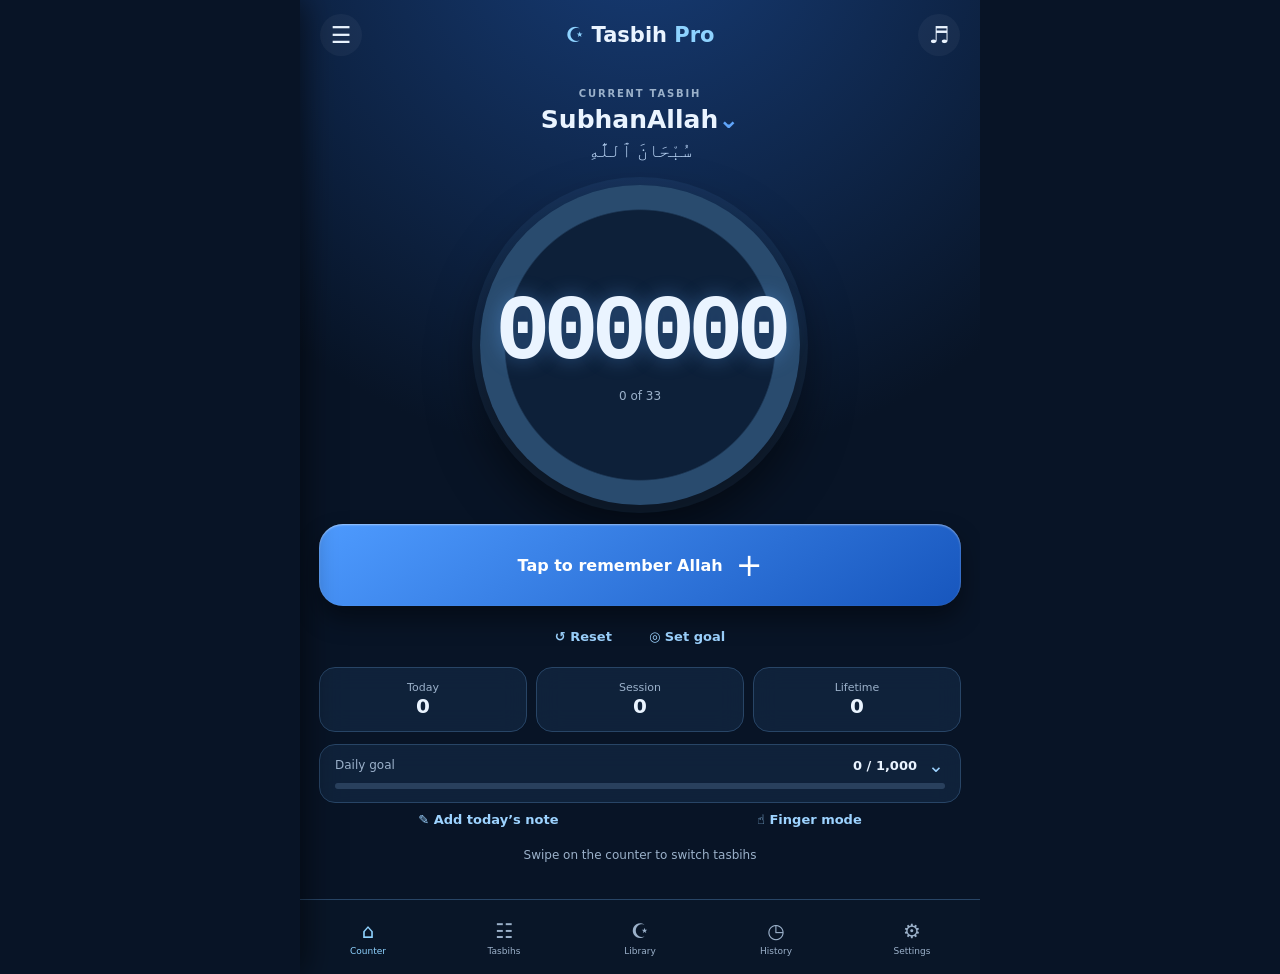
==== app.html @ 22572af6 "Add files via upload" ====
<!doctype html>
<html lang="en">
<head>
  <meta charset="utf-8">
  <meta name="viewport" content="width=device-width, initial-scale=1, viewport-fit=cover">
  <meta name="theme-color" content="#0f766e">
  <meta name="description" content="A calm offline digital tasbih counter.">
  <link rel="manifest" href="manifest.json">
  <link rel="stylesheet" href="css/style.css"><link rel="stylesheet" href="css/themes.css">
  <title>Tasbih Pro — Remember Allah</title>
</head>
<body>
  <div class="app-shell" id="app">
    <header class="topbar"><button class="icon-btn" id="menuBtn" aria-label="Open menu">☰</button><div class="brand"><span>☪</span> Tasbih <b>Pro</b></div><button class="icon-btn" id="soundBtn" aria-label="Toggle sound">♬</button></header>
    <aside id="drawer" class="drawer" aria-label="Navigation">
      <div class="drawer-title">Tasbih <b>Pro</b><button id="closeDrawer" aria-label="Close menu">×</button></div>
      <button data-view="home" class="active">⌂ <span>Counter</span></button><button data-view="tasbihs">☷ <span>My Tasbihs</span></button><button data-view="library">☪ <span>Dhikr Library</span></button><button data-view="history">◷ <span>History</span></button><button data-view="statistics">▥ <span>Statistics</span></button><button data-view="settings">⚙ <span>Settings</span></button>
      <div class="drawer-foot">Remember Allah. One Tap at a Time.</div>
    </aside><div id="backdrop" class="backdrop"></div>
    <main>
      <section id="home" class="view active">
        <div class="current-card"><div class="eyebrow">CURRENT TASBIH</div><button class="tasbih-picker" id="tasbihPicker"><span id="currentName">SubhanAllah</span><i>⌄</i></button><div id="arabic" class="arabic">سُبْحَانَ ٱللَّٰهِ</div></div>
        <div class="counter-wrap"><div class="progress-ring" id="progressRing"><div class="counter-number" id="count" aria-live="polite">0</div><div class="goal-label"><span id="goalText">No goal set</span></div></div></div>
        <button id="countButton" class="count-button" aria-label="Increase tasbih count"><span>Tap to remember Allah</span><strong>+</strong></button>
        <div class="counter-actions"><button id="resetCurrent">↺ Reset</button><button id="goalBtn">◎ Set goal</button></div>
        <div class="mini-stats"><article><span>Today</span><strong id="todayCount">0</strong></article><article><span>Session</span><strong id="sessionCount">0</strong></article><article><span>Lifetime</span><strong id="lifetimeCount">0</strong></article></div>
        <article class="daily-goal"><div><span>Daily goal</span><strong id="dailyGoalLabel">0 / 1,000</strong></div><button id="dailyGoalBtn" aria-label="Set daily goal">⌄</button><div class="goal-track"><i id="dailyGoalBar"></i></div></article>
        <div class="home-tools"><button id="noteBtn">✎ Add today’s note</button><button id="fingerModeBtn">☝ Finger mode</button></div>
        <div class="tip">Swipe on the counter to switch tasbihs</div>
      </section>
      <section id="library" class="view"><div class="view-heading"><p class="eyebrow">READY TO REMEMBER</p><h2>Dhikr Library</h2><input id="librarySearch" class="search" placeholder="Search dhikr"></div><div id="libraryList" class="library-list"></div></section>
      <section id="tasbihs" class="view"><div class="view-heading"><p class="eyebrow">YOUR COLLECTION</p><h2>My Tasbihs</h2><button id="addTasbih" class="primary small">+ Add custom</button></div><div id="tasbihList" class="tasbih-list"></div><h3>Quick presets</h3><div id="presetList" class="preset-list"></div></section>
      <section id="history" class="view"><div class="view-heading"><p class="eyebrow">YOUR JOURNEY</p><h2>History</h2></div><div id="historyList" class="history-list"></div></section>
      <section id="statistics" class="view"><div class="view-heading"><p class="eyebrow">YOUR PROGRESS</p><h2>Statistics</h2></div><div class="stat-grid" id="statGrid"></div><div class="chart-card"><h3>Last 7 days</h3><div id="barChart" class="bar-chart"></div></div></section>
      <section id="settings" class="view"><div class="view-heading"><p class="eyebrow">MAKE IT YOURS</p><h2>Settings</h2></div><div class="settings-list">
        <label class="setting">Dark appearance <input id="darkMode" type="checkbox" role="switch"><span class="switch"></span></label><label class="setting">AMOLED black <input id="amoledMode" type="checkbox" role="switch"><span class="switch"></span></label><label class="setting">Tap sound <input id="soundSetting" type="checkbox" role="switch"><span class="switch"></span></label><label class="setting">Vibration <input id="vibrateSetting" type="checkbox" role="switch"><span class="switch"></span></label>
        <div class="setting theme-setting"><span>Theme</span><div id="themeChoices" class="theme-choices"><button data-theme="teal" class="teal active" aria-label="Teal theme"></button><button data-theme="blue" class="blue" aria-label="Blue theme"></button><button data-theme="green" class="green" aria-label="Green theme"></button><button data-theme="black" class="black" aria-label="Black theme"></button></div></div>
        <button class="setting action" id="exportBtn"><span>Export backup</span><i>JSON ↓</i></button><label class="setting action"><span>Restore backup</span><i>JSON ↑</i><input id="importInput" type="file" accept="application/json" hidden></label><button class="setting action" id="reminderBtn"><span>Daily reminder</span><i>Set time</i></button><button class="setting action danger" id="resetAll"><span>Reset all data</span><i>↺</i></button>
      </div><div class="about">Tasbih Pro · Version 1.0<br>Offline digital tasbih<br>Made with ♥ by Sufiyan Ahmed S A</div></section>
    </main>
    <nav class="bottom-nav"><button data-view="home" class="active">⌂<span>Counter</span></button><button data-view="tasbihs">☷<span>Tasbihs</span></button><button data-view="library">☪<span>Library</span></button><button data-view="history">◷<span>History</span></button><button data-view="settings">⚙<span>Settings</span></button></nav>
  </div>
  <dialog id="modal"><form method="dialog" id="modalForm"><button class="modal-close" value="cancel">×</button><div id="modalContent"></div></form></dialog>
  <script type="module" src="js/app.js"></script>
</body></html>
---- css/style.css ----
:root{--accent:#2563eb;--accent2:#60a5fa;--ink:#eaf4ff;--muted:#9bb1ca;--paper:#081426;--card:#10213a;--line:#284566;font-family:Inter,ui-sans-serif,system-ui,sans-serif;color:var(--ink)}*{box-sizing:border-box}body{margin:0;background:var(--paper);min-height:100vh}button,input{font:inherit}button{border:0;cursor:pointer;color:inherit}button:focus-visible,input:focus-visible{outline:3px solid #fbbf24;outline-offset:3px}.app-shell{max-width:680px;min-height:100vh;margin:auto;background:radial-gradient(circle at 50% -10%,#173d78,#081426 50%);position:relative;overflow:hidden}.topbar{height:70px;padding:0 20px;display:flex;align-items:center;justify-content:space-between}.brand{font-size:21px;font-weight:800}.brand span,.brand b{color:#8ed3ff}.icon-btn{font-size:23px;width:42px;height:42px;border-radius:50%;background:#ffffff0b}.drawer{position:absolute;z-index:5;inset:0 auto 0 0;width:min(300px,85%);padding:22px 16px;background:#0d1d33;transform:translateX(-101%);transition:.25s;box-shadow:8px 0 30px #0008}.drawer.open{transform:none}.drawer-title{font-size:25px;font-weight:800;padding:5px 8px 24px}.drawer-title b{color:var(--accent2)}.drawer-title button{float:right;background:none;font-size:28px}.drawer>button{width:100%;display:flex;gap:15px;background:none;color:var(--muted);padding:14px;border-radius:11px;text-align:left;font-size:18px}.drawer>button span{font-size:14px}.drawer>button.active{color:#fff;background:#3584ff25}.drawer-foot{position:absolute;bottom:30px;padding:10px;font-size:12px;color:var(--muted)}.backdrop{position:absolute;inset:0;z-index:4;background:#0009;opacity:0;pointer-events:none;transition:.25s}.backdrop.show{opacity:1;pointer-events:auto}main{padding:8px 19px 100px}.view{display:none;animation:page .25s ease}.view.active{display:block}@keyframes page{from{opacity:.1;transform:translateY(10px)}to{opacity:1;transform:none}}.current-card{text-align:center;padding-top:10px}.eyebrow{font-size:10px;letter-spacing:1.8px;font-weight:800;color:var(--muted)}.tasbih-picker{background:none;font-weight:800;font-size:25px;margin:5px}.tasbih-picker i{font-style:normal;color:var(--accent2)}.arabic{font-family:serif;font-size:19px;color:#b9d4f5}.counter-wrap{display:grid;place-items:center;padding:23px 0 19px}.progress-ring{--p:0;width:min(58vw,320px);aspect-ratio:1;border-radius:50%;display:grid;place-content:center;text-align:center;background:radial-gradient(circle closest-side,#0d2039 84%,transparent 85%),conic-gradient(#60a5fa calc(var(--p)*1%),#294b6e 0);box-shadow:0 0 0 8px #75bcff12,0 25px 50px #0008}.counter-number{font:800 clamp(55px,16vw,92px)/1 ui-monospace,SFMono-Regular,Consolas,monospace;letter-spacing:-7px;text-shadow:0 0 20px #60a5fa66;transition:transform .12s}.bump{animation:bump .22s ease}@keyframes bump{50%{transform:scale(1.12)}}.goal-label{color:var(--muted);font-size:12px;margin-top:9px}.count-button{height:82px;width:100%;border-radius:24px;color:#fff;background:linear-gradient(145deg,#4e9bff,#1756bd);box-shadow:inset 0 1px 2px #fff7,0 13px 24px #0006;display:flex;justify-content:center;align-items:center;gap:13px;position:relative;overflow:hidden;font-weight:750;transition:transform .1s}.count-button strong{font-size:32px;font-weight:300}.count-button:active{transform:scale(.97)}.count-button:after{content:"";position:absolute;left:var(--x,50%);top:var(--y,50%);width:0;height:0;border-radius:50%;background:#fff5;transform:translate(-50%,-50%)}.count-button.ripple:after{animation:ripple .55s ease-out}@keyframes ripple{to{width:450px;height:450px;opacity:0}}.counter-actions{display:flex;justify-content:center;gap:11px;margin:14px}.counter-actions button,.home-tools button{background:none;color:#9dd3ff;font-size:13px;font-weight:700;padding:9px 13px}.mini-stats{display:grid;grid-template-columns:repeat(3,1fr);gap:9px}.mini-stats article,.stat-grid article,.daily-goal,.history-card,.tasbih-item,.preset,.chart-card,.library-item{border:1px solid var(--line);background:#122640cc;backdrop-filter:blur(12px);border-radius:16px}.mini-stats article{padding:13px;text-align:center}.mini-stats span,.stat-grid span{display:block;color:var(--muted);font-size:11px}.mini-stats strong{font-size:20px}.daily-goal{margin-top:12px;padding:13px 15px;position:relative}.daily-goal div:first-child{display:flex;justify-content:space-between;padding-right:28px}.daily-goal span{font-size:12px;color:var(--muted)}.daily-goal strong{font-size:13px}.daily-goal button{position:absolute;right:10px;top:8px;background:none;font-size:19px;color:#9dd3ff}.goal-track{height:6px;background:#7297be44;border-radius:99px;overflow:hidden;margin-top:10px}.goal-track i{display:block;height:100%;width:0;background:linear-gradient(90deg,var(--accent2),#b6e1ff);border-radius:inherit;transition:.3s}.home-tools{display:flex;justify-content:space-around}.tip{text-align:center;color:var(--muted);font-size:12px;margin:12px}.bottom-nav{position:absolute;z-index:2;bottom:0;left:0;right:0;height:75px;display:flex;justify-content:space-around;background:#0a1729eF;border-top:1px solid var(--line);backdrop-filter:blur(14px)}.bottom-nav button{width:20%;display:grid;place-content:center;gap:3px;background:none;color:var(--muted);font-size:20px}.bottom-nav span{font-size:9px}.bottom-nav button.active{color:#8fd3ff}.view-heading{position:relative;margin:12px 0 22px}.view-heading h2{font-size:31px;letter-spacing:-1px;margin:4px 0}.primary{background:linear-gradient(145deg,#4e9bff,#1756bd);border-radius:11px;color:white;padding:11px 15px;font-weight:750}.small{position:absolute;right:0;bottom:3px;font-size:13px}.tasbih-list,.history-list,.library-list{display:grid;gap:10px}.tasbih-item{padding:14px;display:flex;align-items:center;gap:12px}.tasbih-item .circle{width:37px;height:37px;border-radius:50%;display:grid;place-items:center;background:#438bff2b;color:#9dd3ff}.tasbih-item .name{font-weight:800;flex:1}.tasbih-item .sub,.history-row{color:var(--muted);font-size:12px}.tasbih-item .num{font-size:19px;font-weight:800}.star,.choose{background:none;color:#f5c454;font-size:20px}.preset-list{display:grid;grid-template-columns:1fr 1fr;gap:9px}.preset{padding:14px;text-align:left;color:var(--ink)}.preset b{display:block;font-size:14px}.preset span{font-size:12px;color:var(--muted)}h3{font-size:15px;margin:26px 0 10px}.history-card{padding:15px}.date-total,.history-row{display:flex;justify-content:space-between}.history-card h3{margin:0 0 8px}.history-row{padding:5px 0}.history-empty{text-align:center;padding:55px 10px;color:var(--muted)}.stat-grid{display:grid;grid-template-columns:1fr 1fr;gap:9px}.stat-grid article{padding:16px}.stat-grid strong{display:block;font-size:24px;margin-top:4px}.chart-card{padding:16px;margin-top:12px}.chart-card h3{margin:0 0 15px}.bar-chart{height:125px;display:flex;align-items:end;gap:8px}.bar{height:100%;flex:1;display:flex;align-items:end;position:relative}.bar i{width:100%;min-height:3px;background:#61a7ff;border-radius:5px 5px 1px 1px}.bar span{position:absolute;bottom:-19px;width:100%;text-align:center;font-size:9px;color:var(--muted)}.settings-list{overflow:hidden;border:1px solid var(--line);border-radius:17px;background:#122640cc}.setting{min-height:56px;padding:15px;display:flex;justify-content:space-between;align-items:center;border-bottom:1px solid var(--line);font-size:14px}.setting:last-child{border:0}.setting input{display:none}.switch{width:42px;height:24px;border-radius:99px;background:#65809a;position:relative}.switch:after{content:"";position:absolute;width:18px;height:18px;left:3px;top:3px;border-radius:50%;background:#fff;transition:.2s}.setting input:checked+.switch{background:var(--accent)}.setting input:checked+.switch:after{left:21px}.theme-choices{display:flex;gap:8px}.theme-choices button{width:22px;height:22px;border-radius:50%;border:0}.theme-choices button.active{outline:2px solid #fff;outline-offset:2px}.teal{background:#0f766e}.blue{background:#2563eb}.green{background:#15803d}.black{background:#111827}.action{width:100%;background:none;text-align:left}.action i{font-style:normal;font-size:12px;color:var(--muted)}.danger{color:#ff9b98}.about{text-align:center;color:var(--muted);font-size:12px;line-height:1.7;margin:28px}.search{width:100%;padding:12px;border:1px solid var(--line);border-radius:12px;background:#10213a;color:var(--ink)}.library-item{padding:15px}.library-item header,.library-item footer{display:flex;justify-content:space-between;align-items:center}.library-item .lib-arabic{font-family:serif;color:#a9d9ff;font-size:21px;margin:10px 0 4px}.library-item p{font-size:12px;color:var(--muted);margin:3px 0;line-height:1.5}.library-item footer{margin-top:12px}.library-item footer span{font-size:12px;color:var(--muted)}.library-item footer button{color:#fff;background:#2467ca;border-radius:9px;padding:8px 11px;font-size:12px;font-weight:700}.splash{height:100vh;max-width:680px;margin:auto;background:radial-gradient(circle at 50% 28%,#1e5dbc,#07142b 48%,#020714);color:#eff7ff;display:flex;flex-direction:column;align-items:center;justify-content:center;text-align:center}.moon{font-size:75px;color:#8ed3ff}.splash h1{font-size:42px;margin:18px 0 5px;letter-spacing:-2px}.splash em{font-style:normal;color:#8ed3ff}.splash p,.splash small{color:#b8d2f6}.loading{margin:52px;color:#a8dcff;font-size:13px}.loading span{display:inline-block;width:4px;height:4px;border-radius:50%;background:currentColor;margin-left:4px;animation:blink 1s infinite}.loading span:nth-child(2){animation-delay:.15s}.loading span:nth-child(3){animation-delay:.3s}@keyframes blink{50%{opacity:.2}}.splash small{position:absolute;bottom:35px;font-size:9px;letter-spacing:1px;line-height:1.8}.splash strong{color:#fff}dialog{width:min(400px,calc(100% - 30px));padding:0;border:0;border-radius:18px;background:#10213a;color:var(--ink);box-shadow:0 25px 70px #0009}dialog::backdrop{background:#0009}.modal-close{float:right;margin:9px 12px;background:none;font-size:25px;color:var(--muted)}.modal-body{padding:28px}.modal-body h2{margin:0 0 14px}.modal-body label{display:block;color:var(--muted);font-size:12px;font-weight:700;margin:13px 0 5px}.modal-body input,.modal-body textarea{width:100%;padding:12px;border-radius:10px;border:1px solid var(--line);background:#09182b;color:var(--ink);font:inherit}.modal-actions{display:flex;justify-content:end;gap:8px;margin-top:22px}.secondary{padding:11px 15px;border-radius:10px;background:#28415d;color:#fff;font-weight:700}.finger-overlay{position:fixed;z-index:30;inset:0;display:grid;place-content:center;text-align:center;background:radial-gradient(circle,#215bc9,#07152f);color:white;user-select:none}.finger-count{font:800 clamp(70px,23vw,160px)/1 ui-monospace,monospace;letter-spacing:-8px;text-shadow:0 8px 24px #0008}.finger-overlay p{opacity:.75}.finger-overlay button{position:absolute;top:24px;right:22px;width:42px;height:42px;border:1px solid #ffffff33;border-radius:50%;background:#ffffff22;color:#fff;font-size:22px}.finger-name{font-weight:800;margin-top:24px}@media(max-width:420px){main{padding-left:15px;padding-right:15px}.progress-ring{width:67vw}.bottom-nav button{font-size:18px}}body.dark{--paper:#081426;--card:#10213a}body.amoled{--paper:#000;--card:#070707;--line:#222}.green-theme{--accent:#16833f;--accent2:#34bd64}.black-theme{--accent:#111827;--accent2:#4b5563}.teal-theme{--accent:#0f766e;--accent2:#2dd4bf}
---- css/themes.css ----
/* Theme tokens are intentionally separate so they can be expanded without touching layout. */
body.islamic-green{--accent:#15803d;--accent2:#55dd7a}body.gold-theme{--accent:#a56a12;--accent2:#eab84a}body.brown-theme{--accent:#7c4828;--accent2:#c9834b}body.white-theme{--paper:#eef3f7;--card:#fff;--ink:#15243a;--muted:#5d6d82;--line:#d7e1eb}
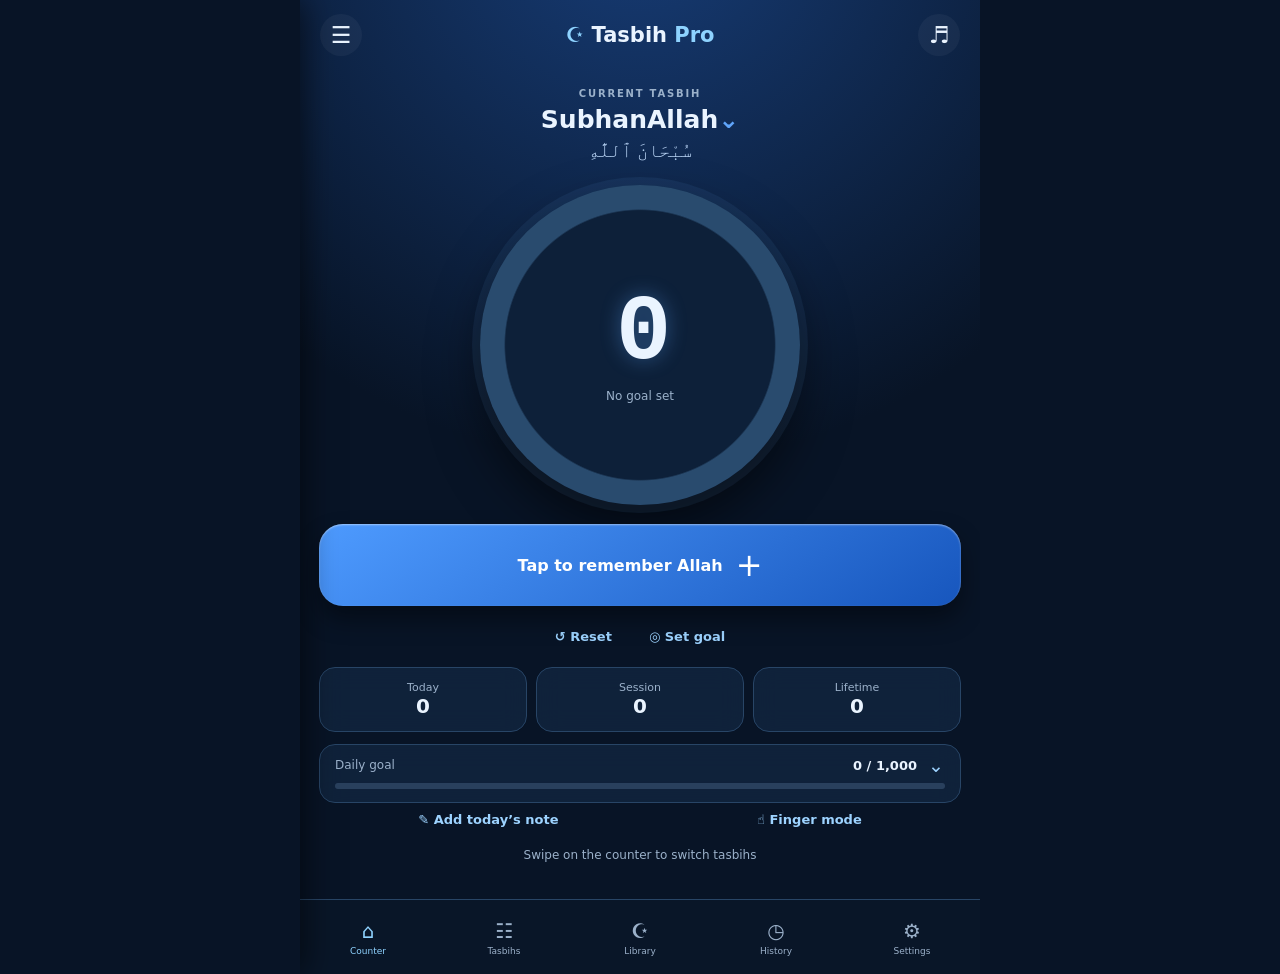
==== commit 311e2674: "Update app.html" ====
--- a/app.html
+++ b/app.html
@@ -33,9 +33,7 @@
       <section id="history" class="view"><div class="view-heading"><p class="eyebrow">YOUR JOURNEY</p><h2>History</h2></div><div id="historyList" class="history-list"></div></section>
       <section id="statistics" class="view"><div class="view-heading"><p class="eyebrow">YOUR PROGRESS</p><h2>Statistics</h2></div><div class="stat-grid" id="statGrid"></div><div class="chart-card"><h3>Last 7 days</h3><div id="barChart" class="bar-chart"></div></div></section>
       <section id="settings" class="view"><div class="view-heading"><p class="eyebrow">MAKE IT YOURS</p><h2>Settings</h2></div><div class="settings-list">
-        <label class="setting">Dark appearance <input id="darkMode" type="checkbox" role="switch"><span class="switch"></span></label><label class="setting">AMOLED black <input id="amoledMode" type="checkbox" role="switch"><span class="switch"></span></label><label class="setting">Tap sound <input id="soundSetting" type="checkbox" role="switch"><span class="switch"></span></label><label class="setting">Vibration <input id="vibrateSetting" type="checkbox" role="switch"><span class="switch"></span></label>
-        <div class="setting theme-setting"><span>Theme</span><div id="themeChoices" class="theme-choices"><button data-theme="teal" class="teal active" aria-label="Teal theme"></button><button data-theme="blue" class="blue" aria-label="Blue theme"></button><button data-theme="green" class="green" aria-label="Green theme"></button><button data-theme="black" class="black" aria-label="Black theme"></button></div></div>
-        <button class="setting action" id="exportBtn"><span>Export backup</span><i>JSON ↓</i></button><label class="setting action"><span>Restore backup</span><i>JSON ↑</i><input id="importInput" type="file" accept="application/json" hidden></label><button class="setting action" id="reminderBtn"><span>Daily reminder</span><i>Set time</i></button><button class="setting action danger" id="resetAll"><span>Reset all data</span><i>↺</i></button>
+        <label class="setting">Tap sound <input id="soundSetting" type="checkbox" role="switch"><span class="switch"></span></label><label class="setting">Vibration <input id="vibrateSetting" type="checkbox" role="switch"><span class="switch"></span><span>Export backup</span><i>JSON ↓</i></button><label class="setting action"><span>Restore backup</span><i>JSON ↑</i><input id="importInput" type="file" accept="application/json" hidden></label><button class="setting action" id="reminderBtn"><span>Daily reminder</span><i>Set time</i></button><button class="setting action danger" id="resetAll"><span>Reset all data</span><i>↺</i></button>
       </div><div class="about">Tasbih Pro · Version 1.0<br>Offline digital tasbih<br>Made with ♥ by Sufiyan Ahmed S A</div></section>
     </main>
     <nav class="bottom-nav"><button data-view="home" class="active">⌂<span>Counter</span></button><button data-view="tasbihs">☷<span>Tasbihs</span></button><button data-view="library">☪<span>Library</span></button><button data-view="history">◷<span>History</span></button><button data-view="settings">⚙<span>Settings</span></button></nav>
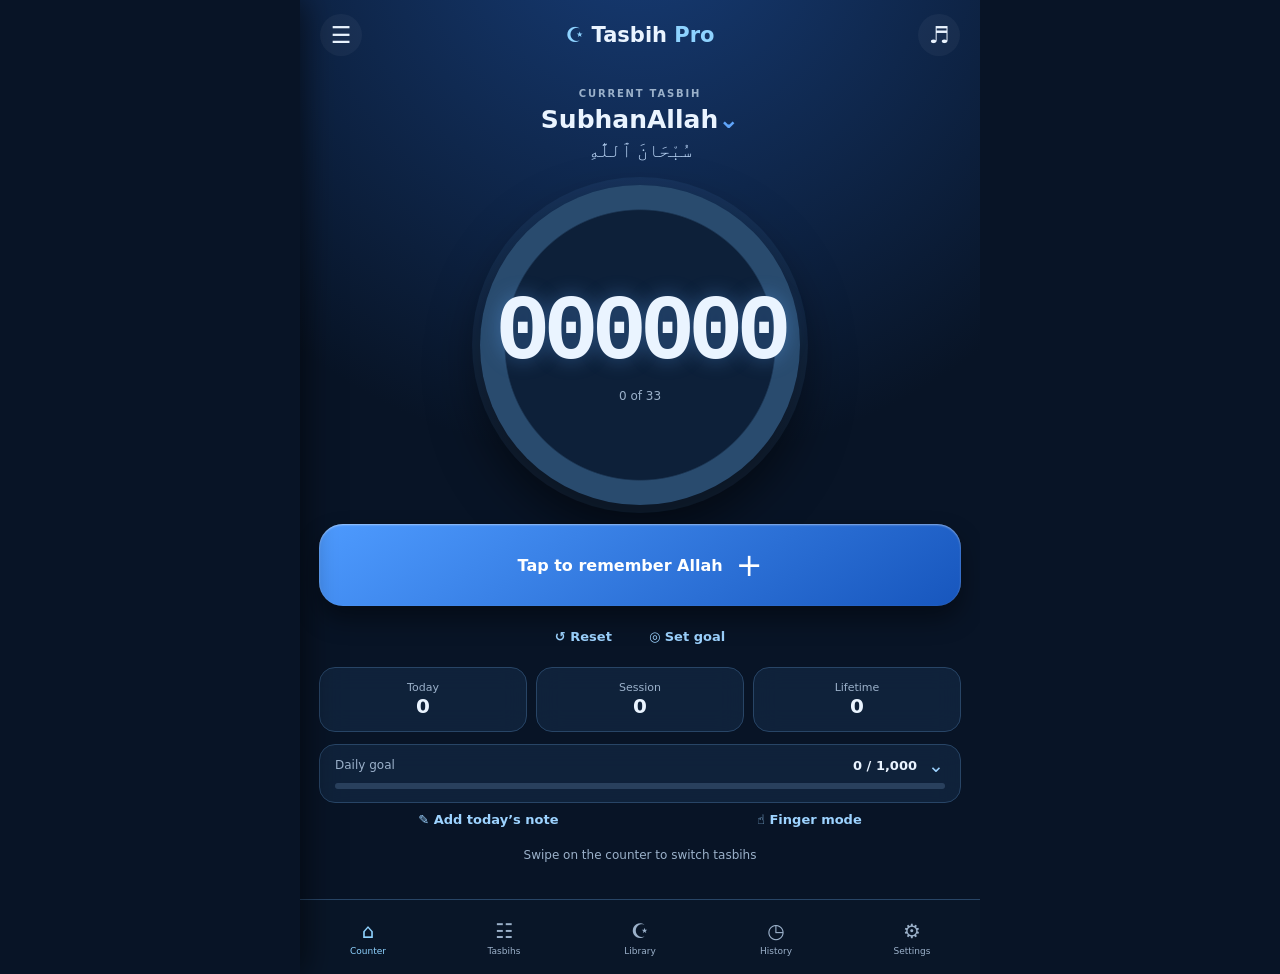
==== commit e75ba532: "Update app.html" ====
--- a/app.html
+++ b/app.html
@@ -33,7 +33,9 @@
       <section id="history" class="view"><div class="view-heading"><p class="eyebrow">YOUR JOURNEY</p><h2>History</h2></div><div id="historyList" class="history-list"></div></section>
       <section id="statistics" class="view"><div class="view-heading"><p class="eyebrow">YOUR PROGRESS</p><h2>Statistics</h2></div><div class="stat-grid" id="statGrid"></div><div class="chart-card"><h3>Last 7 days</h3><div id="barChart" class="bar-chart"></div></div></section>
       <section id="settings" class="view"><div class="view-heading"><p class="eyebrow">MAKE IT YOURS</p><h2>Settings</h2></div><div class="settings-list">
-        <label class="setting">Tap sound <input id="soundSetting" type="checkbox" role="switch"><span class="switch"></span></label><label class="setting">Vibration <input id="vibrateSetting" type="checkbox" role="switch"><span class="switch"></span><span>Export backup</span><i>JSON ↓</i></button><label class="setting action"><span>Restore backup</span><i>JSON ↑</i><input id="importInput" type="file" accept="application/json" hidden></label><button class="setting action" id="reminderBtn"><span>Daily reminder</span><i>Set time</i></button><button class="setting action danger" id="resetAll"><span>Reset all data</span><i>↺</i></button>
+        <label class="setting">Dark appearance <input id="darkMode" type="checkbox" role="switch"><span class="switch"></span></label><label class="setting">AMOLED black <input id="amoledMode" type="checkbox" role="switch"><span class="switch"></span></label><label class="setting">Tap sound <input id="soundSetting" type="checkbox" role="switch"><span class="switch"></span></label><label class="setting">Vibration <input id="vibrateSetting" type="checkbox" role="switch"><span class="switch"></span></label>
+        <div class="setting theme-setting"><span>Theme</span><div id="themeChoices" class="theme-choices"><button data-theme="teal" class="teal active" aria-label="Teal theme"></button><button data-theme="blue" class="blue" aria-label="Blue theme"></button><button data-theme="green" class="green" aria-label="Green theme"></button><button data-theme="black" class="black" aria-label="Black theme"></button></div></div>
+        <button class="setting action" id="exportBtn"><span>Export backup</span><i>JSON ↓</i></button><label class="setting action"><span>Restore backup</span><i>JSON ↑</i><input id="importInput" type="file" accept="application/json" hidden></label><button class="setting action" id="reminderBtn"><span>Daily reminder</span><i>Set time</i></button><button class="setting action danger" id="resetAll"><span>Reset all data</span><i>↺</i></button>
       </div><div class="about">Tasbih Pro · Version 1.0<br>Offline digital tasbih<br>Made with ♥ by Sufiyan Ahmed S A</div></section>
     </main>
     <nav class="bottom-nav"><button data-view="home" class="active">⌂<span>Counter</span></button><button data-view="tasbihs">☷<span>Tasbihs</span></button><button data-view="library">☪<span>Library</span></button><button data-view="history">◷<span>History</span></button><button data-view="settings">⚙<span>Settings</span></button></nav>
